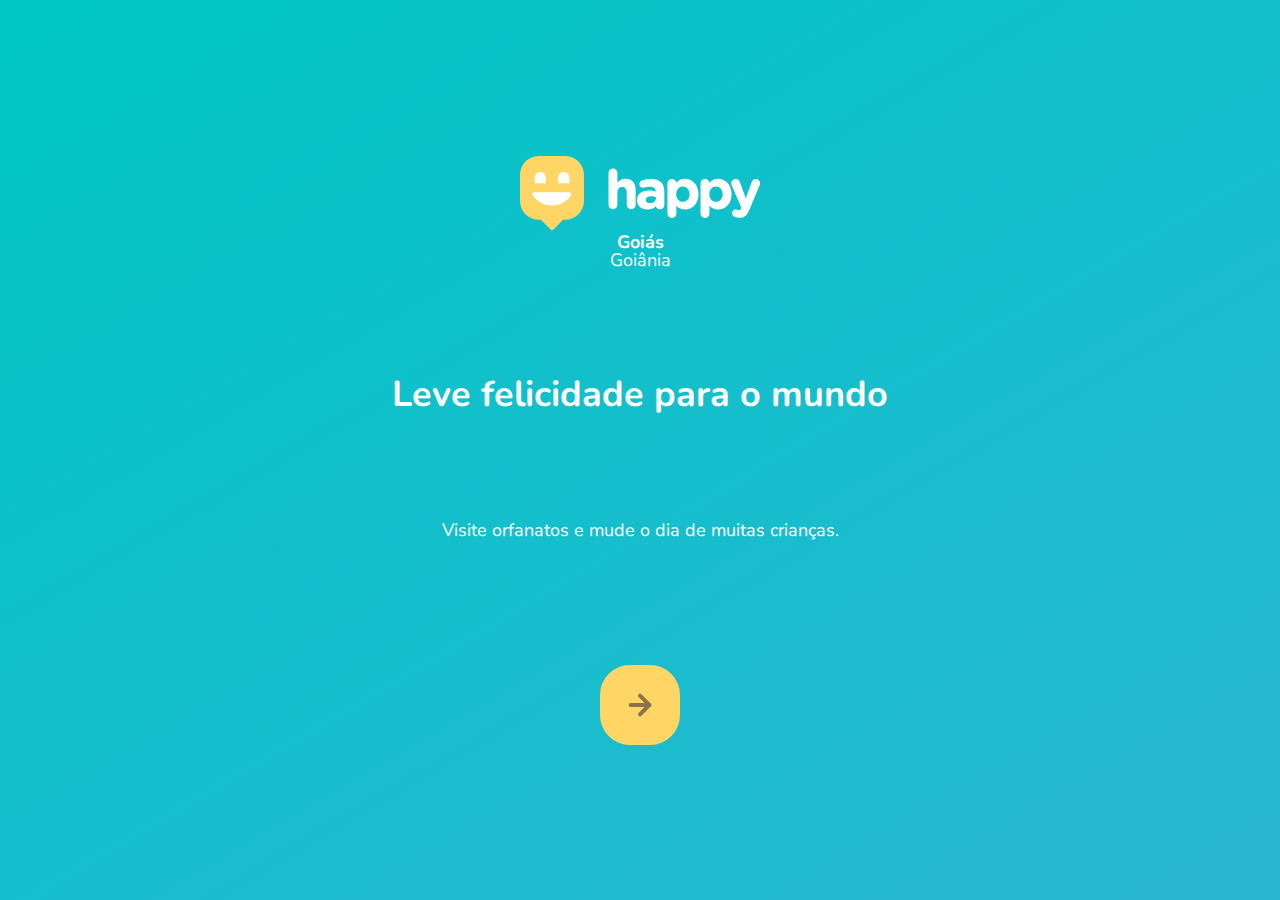
==== index.html @ abd2dc20 "first commit" ====
<!--
Comentario em HTML
-->
<!DOCTYPE html>
<html lang="pt_BR">
  <head>
    <meta charset="UTF-8" />
    <!--o atributo meta abaixo permite que o nosso aplicativo se adapte a telas menores, como smartfones-->
    <meta name="viewport" content="width=device-width, initial-scale=1.0" />
    <title>Happy</title>

    <link rel="icon" href="./public/images/logo-icon.png" />
    <link rel="stylesheet" href="./public/css/main.css" />
    <link rel="stylesheet" href="./public/css/animations.css" />
    <link rel="stylesheet" href="./public/css/page-landing.css" />
    
    <link rel="stylesheet" href="https://fonts.googleapis.com/css2?family=Nunito:wght@400;600;800&display=swap">
  </head>

  <body ind="body">
    <div id="page-landing">
      <div id="container">
        <header>
          <img 
          class="animate-up"
          id="logo" 
          src="./public/images/logo.svg" 
          alt="Logomarca de Happy" />

          <div class="location animate-up" >
            <!--deixa o texto em negrito, tem um display in line-->
            <strong>Goiás</strong>
            <!--display block-->
            <p>Goiânia</p>
          </div>
        </header>

        <main>
          <!--display block, define titulos-->
          <h1 class="animate-up">Leve felicidade para o mundo</h1>

          <section class="visit">
            <p class="animate-up">Visite orfanatos e mude o dia de muitas crianças.</p>

            <a class="animate-up" href="#" title="Visite orfanatos">
              <img src="./public/images/arrow.svg" alt="Ir para o mapa" />
            </a>
          </section>
        </main>
      </div>
    </div>
  </body>
</html>
---- public/css/main.css ----
/*comentario em CSS*/
/*a # é usada para se referir a um elemento do tipo id. Ex.: #body{}*/

* {
    margin: 0;
    padding: 0;
}

body {
    height: 100vh;
    color: white;
}

:root{
    font-size: 62.5%;
}

body, input, button, textarea {
    /* veja que todo esse bloco pode ser reescrito como o codigo de baixo
    font-size: 18px;
    line-height: 1;
    font-weight: 400;
    font-family: 'Nunito', sans-serif;
    */
    font: 400 1.8rem/1 'Nunito', sans-serif;
}
---- public/css/animations.css ----
@keyframes up {
    from {
        opacity: 0;
        transform: translateY(16px);
    }
    
    to {
        opacity: 1;
        transform: translateY(0);
    }
}

.animate-up {
    animation-name: up;
    animation-duration: 300ms;
    animation-fill-mode: backwards;
}
---- public/css/page-landing.css ----
#page-landing {
    background: linear-gradient(329.54deg, #29b6d1 0%, #00c7c7 100%);
    text-align: center;
    min-height: 100vh;

    display: flex;

}

#container {
    margin: auto;
    width: 90%;
}

.location, h1, .visit p {
    height: 16vh;
}

.visit a {
    width: 8rem;
    height: 8rem;
    background: #ffd666;

    border: none;
    border-radius: 3rem;

    display: flex;
    /*alinha no eixo x*/
    align-items: center;
    /*alinha no eixo y*/
    justify-content: center;

    margin: auto;
    transition: 200ms;
}

.visit a:hover {
    background: #96feff;
}

#logo {
    animation-delay: 50ms;
}

.location {
    animation-delay: 100ms;
}

main h1 {
    animation-delay: 150ms;
}

.visit p{
    animation-delay: 200ms; 
}

.visit a{
    animation-delay: 250ms; 
}
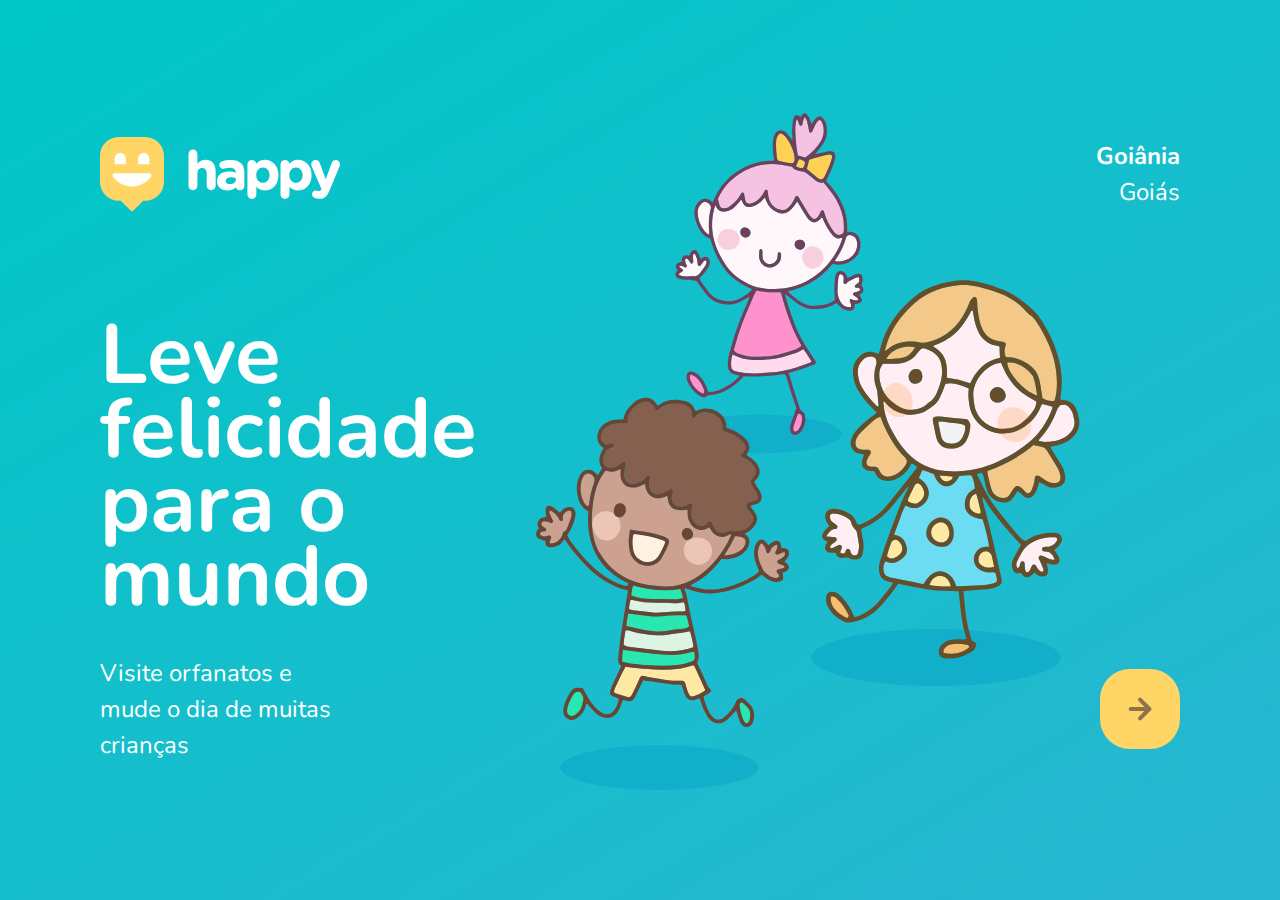
==== commit 0df5d8f3: "Aula do dia 2 completa" ====
--- a/index.html
+++ b/index.html
@@ -29,9 +29,9 @@
 
           <div class="location animate-up" >
             <!--deixa o texto em negrito, tem um display in line-->
-            <strong>Goiás</strong>
+            <strong>Goiânia</strong>
             <!--display block-->
-            <p>Goiânia</p>
+            <p>Goiás</p>
           </div>
         </header>
 
@@ -40,9 +40,9 @@
           <h1 class="animate-up">Leve felicidade para o mundo</h1>
 
           <section class="visit">
-            <p class="animate-up">Visite orfanatos e mude o dia de muitas crianças.</p>
+            <p class="animate-up">Visite orfanatos e mude o dia de muitas crianças</p>
 
-            <a class="animate-up" href="#" title="Visite orfanatos">
+            <a class="animate-up" href="orphanages.html" title="Visite orfanatos">
               <img src="./public/images/arrow.svg" alt="Ir para o mapa" />
             </a>
           </section>
--- a/public/css/main.css
+++ b/public/css/main.css
@@ -4,11 +4,13 @@
 * {
     margin: 0;
     padding: 0;
+    box-sizing: border-box;
 }
 
 body {
     height: 100vh;
     color: white;
+    background: #ebf2f5;
 }
 
 :root{
--- a/public/css/animations.css
+++ b/public/css/animations.css
@@ -11,8 +11,37 @@
     }
 }
 
+@keyframes right {
+    from {
+        transform: translateX(-100%);
+    }
+    to {
+        transform: translateX(0);
+    }
+}
+
+@keyframes appear {
+    from {
+        opacity: 0;
+    }
+    to {
+        opacity: 1;
+    }
+}
+
 .animate-up {
     animation-name: up;
     animation-duration: 300ms;
     animation-fill-mode: backwards;
 }
+
+.animate-right {
+    animation-name: right;
+    animation-duration: 300ms;
+}
+
+.animate-appear {
+    animation-name: appear;
+    animation-duration: 300ms;
+    animation-fill-mode: backwards;
+}--- a/public/css/page-landing.css
+++ b/public/css/page-landing.css
@@ -10,7 +10,7 @@
 
 #container {
     margin: auto;
-    width: 90%;
+    width: min(90%, 112rem);
 }
 
 .location, h1, .visit p {
@@ -32,7 +32,8 @@
     justify-content: center;
 
     margin: auto;
-    transition: 200ms;
+    transition: background 200ms;
+    animation-delay: 250ms;
 }
 
 .visit a:hover {
@@ -49,13 +50,62 @@
 
 main h1 {
     animation-delay: 150ms;
+    font-size: clamp( 4rem, 8vw, 8.4rem);
 }
 
 .visit p{
     animation-delay: 200ms; 
 }
 
-.visit a{
-    animation-delay: 250ms; 
-}
+/* Desktop version */
 
+@media (min-width: 760px) {
+    #container {
+        padding: 5rem 2rem;
+        
+        /* shorthand background: image repeat position / size */
+        background: url("../images/bg.svg") no-repeat 80%/ clamp(30rem, 54vw, 56rem);
+    }
+    
+    header{
+        display: flex;
+        align-items: center;
+        justify-content: space-between;
+    }
+
+    .location, h1, .visit p {
+        height: initial;
+        text-align: initial;
+    }
+
+    .location {
+        text-align: right;
+        font-size: 2.4rem;
+        line-height: 1.5;
+    }
+
+    main h1 {
+        font-weight: bold;
+        width: min(300px, 80%);
+        line-height: .88;
+
+        margin: clamp(10%, 9vh, 12%) 0 4rem;
+    }
+
+    .visit {
+        display: flex;
+        align-items: center;
+        justify-content: space-between;
+    }
+
+    .visit p {
+        font-size: 2.4rem;
+        line-height: 1.5;
+        width: clamp(20rem, 20vw, 30rem);
+    }
+
+    .visit a {
+        margin: initial;
+    }
+
+}